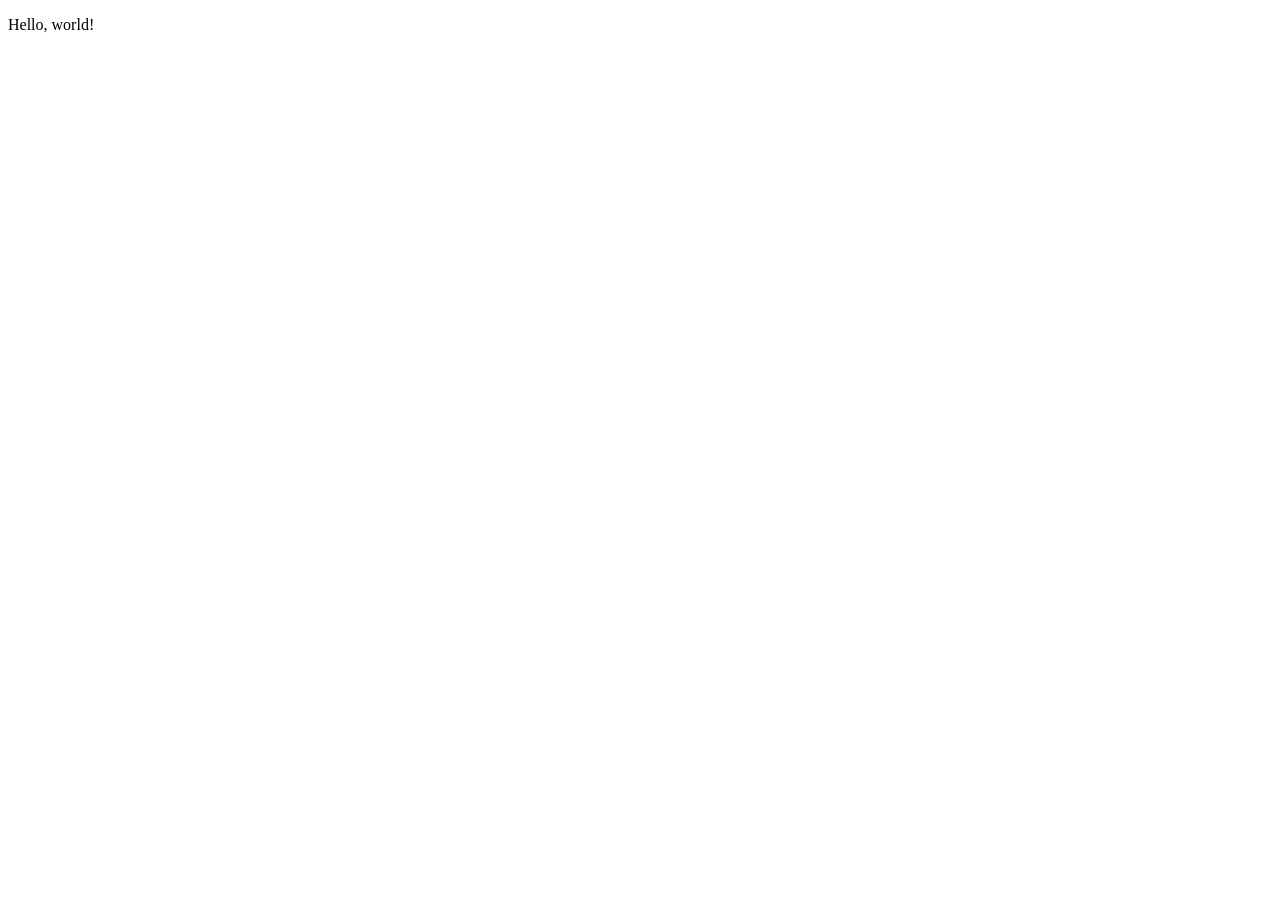
==== src/frontend/index.html @ 4d534222 "feat: Добавлен проект TODO" ====
<!DOCTYPE html>
<html lang="en">
<head>
    <meta charset="UTF-8">
    <meta name="viewport" content="width=device-width, initial-scale=1.0">
    <title>Document</title>
</head>
<body>
    <p>Hello, world!</p>
</body>
</html>
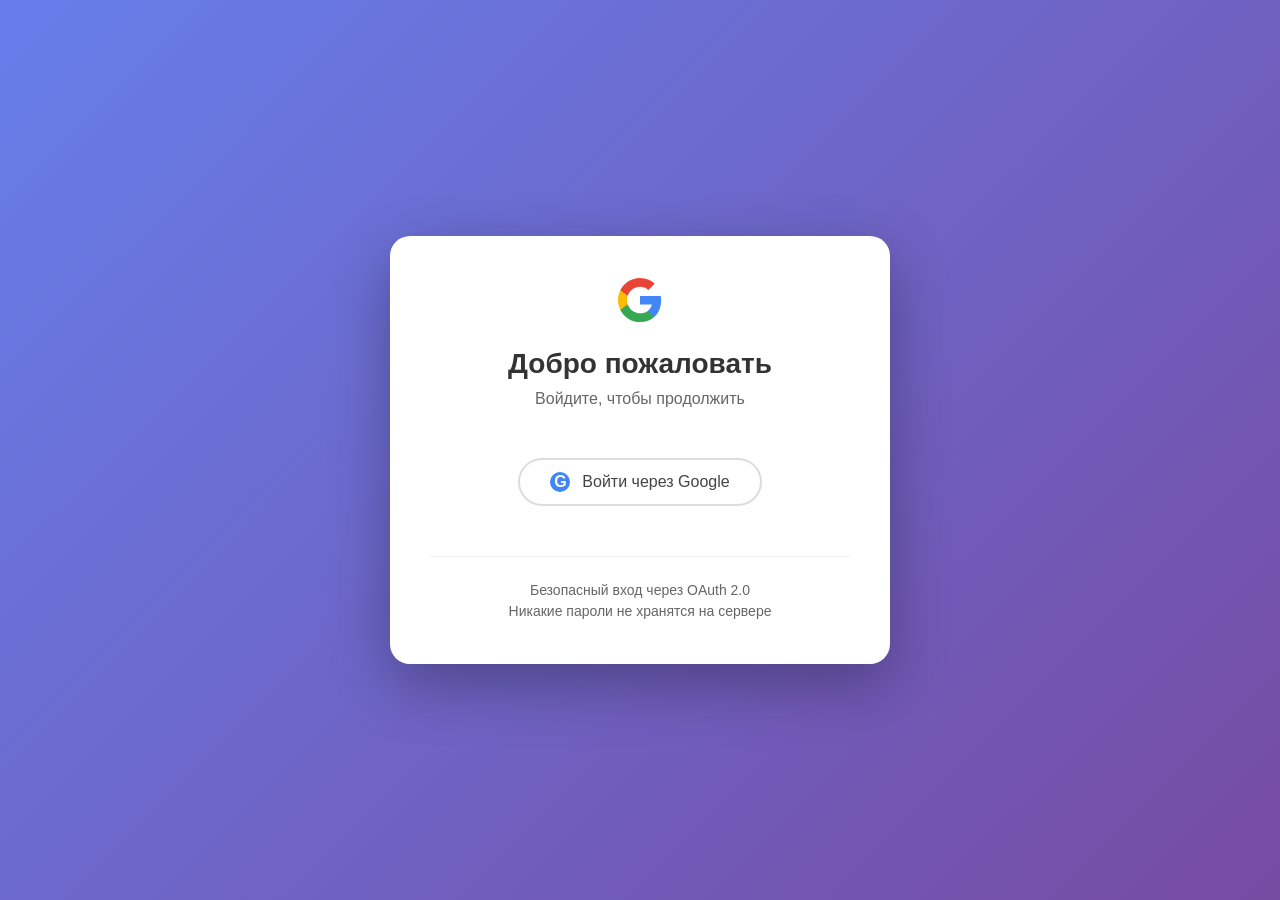
==== commit ba67facb: "feat(backend-qa): Добавлен н код авторизации через google, исправлены тесты" ====
--- a/src/frontend/index.html
+++ b/src/frontend/index.html
@@ -1,11 +1,35 @@
 <!DOCTYPE html>
-<html lang="en">
+<html lang="ru">
 <head>
     <meta charset="UTF-8">
     <meta name="viewport" content="width=device-width, initial-scale=1.0">
-    <title>Document</title>
+    <title>{{ .title }}</title>
+    <link rel="stylesheet" href="styles.css">
 </head>
 <body>
-    <p>Hello, world!</p>
+    <div class="container">
+        <div class="card">
+            <div class="logo">
+                <svg width="48" height="48" viewBox="0 0 24 24">
+                    <path fill="#4285F4" d="M22.56 12.25c0-.78-.07-1.53-.2-2.25H12v4.26h5.92c-.26 1.37-1.04 2.53-2.21 3.31v2.77h3.57c2.08-1.92 3.28-4.74 3.28-8.09z"/>
+                    <path fill="#34A853" d="M12 23c2.97 0 5.46-.98 7.28-2.66l-3.57-2.77c-.98.66-2.23 1.06-3.71 1.06-2.86 0-5.29-1.93-6.16-4.53H2.18v2.84C3.99 20.53 7.7 23 12 23z"/>
+                    <path fill="#FBBC05" d="M5.84 14.09c-.22-.66-.35-1.36-.35-2.09s.13-1.43.35-2.09V7.07H2.18C1.43 8.55 1 10.22 1 12s.43 3.45 1.18 4.93l2.85-2.22.81-.62z"/>
+                    <path fill="#EA4335" d="M12 5.38c1.62 0 3.06.56 4.21 1.64l3.15-3.15C17.45 2.09 14.97 1 12 1 7.7 1 3.99 3.47 2.18 7.07l3.66 2.84c.87-2.6 3.3-4.53 6.16-4.53z"/>
+                </svg>
+            </div>
+            <h1>Добро пожаловать</h1>
+            <p class="subtitle">Войдите, чтобы продолжить</p>
+            
+            <a href="/login" class="google-btn">
+                <span class="btn-icon">G</span>
+                Войти через Google
+            </a>
+            
+            <div class="info">
+                <p>Безопасный вход через OAuth 2.0</p>
+                <p class="small">Никакие пароли не хранятся на сервере</p>
+            </div>
+        </div>
+    </div>
 </body>
-</html>+</html>
--- a/src/frontend/styles.css
+++ b/src/frontend/styles.css
@@ -0,0 +1,158 @@
+* {
+    margin: 0;
+    padding: 0;
+    box-sizing: border-box;
+}
+
+body {
+    font-family: -apple-system, BlinkMacSystemFont, 'Segoe UI', Roboto, 'Helvetica Neue', sans-serif;
+    background: linear-gradient(135deg, #667eea 0%, #764ba2 100%);
+    min-height: 100vh;
+    display: flex;
+    justify-content: center;
+    align-items: center;
+}
+
+.container {
+    width: 100%;
+    padding: 20px;
+}
+
+.card {
+    background: white;
+    border-radius: 20px;
+    box-shadow: 0 20px 60px rgba(0,0,0,0.3);
+    padding: 40px;
+    max-width: 500px;
+    margin: 0 auto;
+    text-align: center;
+    animation: fadeIn 0.5s ease-out;
+}
+
+.success-card {
+    max-width: 600px;
+}
+
+@keyframes fadeIn {
+    from {
+        opacity: 0;
+        transform: translateY(-20px);
+    }
+    to {
+        opacity: 1;
+        transform: translateY(0);
+    }
+}
+
+.logo {
+    margin-bottom: 20px;
+}
+
+h1 {
+    color: #333;
+    margin-bottom: 10px;
+    font-size: 28px;
+}
+
+.subtitle {
+    color: #666;
+    margin-bottom: 30px;
+}
+
+.google-btn {
+    display: inline-flex;
+    align-items: center;
+    gap: 12px;
+    background: white;
+    color: #444;
+    border: 2px solid #ddd;
+    padding: 12px 30px;
+    font-size: 16px;
+    border-radius: 50px;
+    cursor: pointer;
+    text-decoration: none;
+    transition: all 0.3s ease;
+    font-weight: 500;
+    margin: 20px 0;
+}
+
+.google-btn:hover {
+    border-color: #4285f4;
+    transform: translateY(-2px);
+    box-shadow: 0 5px 15px rgba(66,133,244,0.2);
+}
+
+.btn-icon {
+    width: 20px;
+    height: 20px;
+    display: inline-flex;
+    align-items: center;
+    justify-content: center;
+    background: #4285f4;
+    color: white;
+    border-radius: 50%;
+    font-weight: bold;
+}
+
+.info {
+    margin-top: 30px;
+    padding-top: 20px;
+    border-top: 1px solid #eee;
+}
+
+.info p {
+    color: #666;
+    font-size: 14px;
+    margin: 5px 0;
+}
+
+.small {
+    font-size: 12px;
+    color: #999;
+}
+
+.success-icon {
+    font-size: 64px;
+    margin-bottom: 20px;
+}
+
+.user-info {
+    margin: 30px 0;
+    text-align: left;
+    background: #f5f5f5;
+    padding: 20px;
+    border-radius: 10px;
+}
+
+.avatar {
+    border-radius: 50%;
+    width: 80px;
+    height: 80px;
+    margin-bottom: 20px;
+    display: block;
+    margin-left: auto;
+    margin-right: auto;
+}
+
+.info-details p {
+    margin: 10px 0;
+    color: #555;
+}
+
+.info-details strong {
+    color: #333;
+}
+
+.home-btn {
+    display: inline-block;
+    background: #4285f4;
+    color: white;
+    text-decoration: none;
+    padding: 10px 20px;
+    border-radius: 5px;
+    transition: background 0.3s ease;
+}
+
+.home-btn:hover {
+    background: #357ae8;
+}
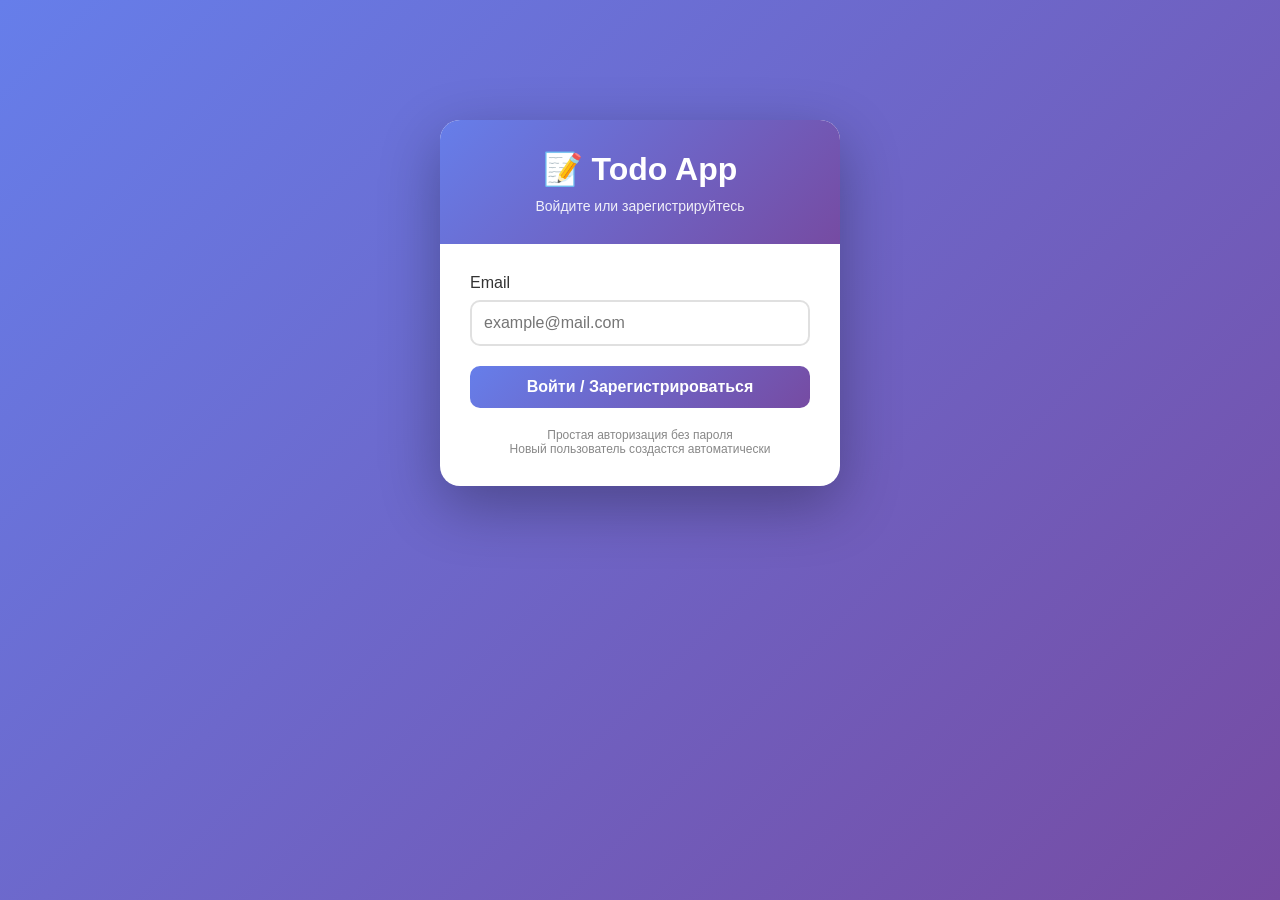
==== commit b0895184: "feat(backend-frontend): Добавлена связка backend-frontend" ====
--- a/src/frontend/index.html
+++ b/src/frontend/index.html
@@ -3,33 +3,190 @@
 <head>
     <meta charset="UTF-8">
     <meta name="viewport" content="width=device-width, initial-scale=1.0">
-    <title>{{ .title }}</title>
-    <link rel="stylesheet" href="styles.css">
+    <title>Todo App - Вход</title>
+    <style>
+        * {
+            margin: 0;
+            padding: 0;
+            box-sizing: border-box;
+        }
+
+        body {
+            font-family: -apple-system, BlinkMacSystemFont, 'Segoe UI', Roboto, 'Helvetica Neue', sans-serif;
+            background: linear-gradient(135deg, #667eea 0%, #764ba2 100%);
+            min-height: 100vh;
+            padding: 20px;
+        }
+
+        .container {
+            max-width: 400px;
+            margin: 100px auto;
+            background: white;
+            border-radius: 20px;
+            box-shadow: 0 20px 60px rgba(0,0,0,0.3);
+            overflow: hidden;
+        }
+
+        .header {
+            background: linear-gradient(135deg, #667eea 0%, #764ba2 100%);
+            color: white;
+            padding: 30px;
+            text-align: center;
+        }
+
+        .header h1 {
+            font-size: 2em;
+            margin-bottom: 10px;
+        }
+
+        .header p {
+            font-size: 14px;
+            opacity: 0.9;
+        }
+
+        .content {
+            padding: 30px;
+        }
+
+        .form-group {
+            margin-bottom: 20px;
+        }
+
+        label {
+            display: block;
+            margin-bottom: 8px;
+            color: #333;
+            font-weight: 500;
+        }
+
+        input {
+            width: 100%;
+            padding: 12px;
+            border: 2px solid #e0e0e0;
+            border-radius: 10px;
+            font-size: 16px;
+            transition: border-color 0.3s;
+        }
+
+        input:focus {
+            outline: none;
+            border-color: #667eea;
+        }
+
+        button {
+            width: 100%;
+            padding: 12px;
+            background: linear-gradient(135deg, #667eea 0%, #764ba2 100%);
+            color: white;
+            border: none;
+            border-radius: 10px;
+            font-size: 16px;
+            font-weight: bold;
+            cursor: pointer;
+            transition: transform 0.2s;
+        }
+
+        button:hover {
+            transform: translateY(-2px);
+        }
+
+        .error {
+            background: #fee;
+            color: #c33;
+            padding: 10px;
+            border-radius: 8px;
+            margin-bottom: 20px;
+            text-align: center;
+            display: none;
+        }
+
+        .info {
+            text-align: center;
+            color: #888;
+            font-size: 12px;
+            margin-top: 20px;
+        }
+    </style>
 </head>
 <body>
     <div class="container">
-        <div class="card">
-            <div class="logo">
-                <svg width="48" height="48" viewBox="0 0 24 24">
-                    <path fill="#4285F4" d="M22.56 12.25c0-.78-.07-1.53-.2-2.25H12v4.26h5.92c-.26 1.37-1.04 2.53-2.21 3.31v2.77h3.57c2.08-1.92 3.28-4.74 3.28-8.09z"/>
-                    <path fill="#34A853" d="M12 23c2.97 0 5.46-.98 7.28-2.66l-3.57-2.77c-.98.66-2.23 1.06-3.71 1.06-2.86 0-5.29-1.93-6.16-4.53H2.18v2.84C3.99 20.53 7.7 23 12 23z"/>
-                    <path fill="#FBBC05" d="M5.84 14.09c-.22-.66-.35-1.36-.35-2.09s.13-1.43.35-2.09V7.07H2.18C1.43 8.55 1 10.22 1 12s.43 3.45 1.18 4.93l2.85-2.22.81-.62z"/>
-                    <path fill="#EA4335" d="M12 5.38c1.62 0 3.06.56 4.21 1.64l3.15-3.15C17.45 2.09 14.97 1 12 1 7.7 1 3.99 3.47 2.18 7.07l3.66 2.84c.87-2.6 3.3-4.53 6.16-4.53z"/>
-                </svg>
-            </div>
-            <h1>Добро пожаловать</h1>
-            <p class="subtitle">Войдите, чтобы продолжить</p>
-            
-            <a href="/login" class="google-btn">
-                <span class="btn-icon">G</span>
-                Войти через Google
-            </a>
-            
+        <div class="header">
+            <h1>📝 Todo App</h1>
+            <p>Войдите или зарегистрируйтесь</p>
+        </div>
+
+        <div class="content">
+            <div id="errorMessage" class="error"></div>
+
+            <form id="loginForm">
+                <div class="form-group">
+                    <label>Email</label>
+                    <input type="email" id="email" placeholder="example@mail.com" required>
+                </div>
+                <button type="submit">Войти / Зарегистрироваться</button>
+            </form>
+
             <div class="info">
-                <p>Безопасный вход через OAuth 2.0</p>
-                <p class="small">Никакие пароли не хранятся на сервере</p>
+                Простая авторизация без пароля<br>
+                Новый пользователь создастся автоматически
             </div>
         </div>
     </div>
+
+    <script>
+        const API_URL = 'http://localhost:8080/api';
+
+        document.getElementById('loginForm').addEventListener('submit', async (e) => {
+            e.preventDefault();
+            hideError();
+
+            const email = document.getElementById('email').value.trim();
+
+            if (!email) {
+                showError('Введите email');
+                return;
+            }
+
+            try {
+                const response = await fetch(`${API_URL}/auth/login`, {
+                    method: 'POST',
+                    headers: {
+                        'Content-Type': 'application/json',
+                    },
+                    body: JSON.stringify({ email }),
+                });
+
+                const data = await response.json();
+
+                if (!response.ok) {
+                    throw new Error(data.error || 'Ошибка авторизации');
+                }
+
+                localStorage.setItem('token', data.token);
+                localStorage.setItem('user', JSON.stringify(data.user));
+
+                window.location.href = '/todo';
+
+            } catch (error) {
+                showError(error.message);
+            }
+        });
+
+        function showError(message) {
+            const errorDiv = document.getElementById('errorMessage');
+            errorDiv.textContent = message;
+            errorDiv.style.display = 'block';
+        }
+
+        function hideError() {
+            const errorDiv = document.getElementById('errorMessage');
+            errorDiv.style.display = 'none';
+        }
+
+        // Если уже авторизован, перенаправляем на задачи
+        if (localStorage.getItem('token') && localStorage.getItem('user')) {
+            window.location.href = '/todo';
+        }
+    </script>
 </body>
 </html>
